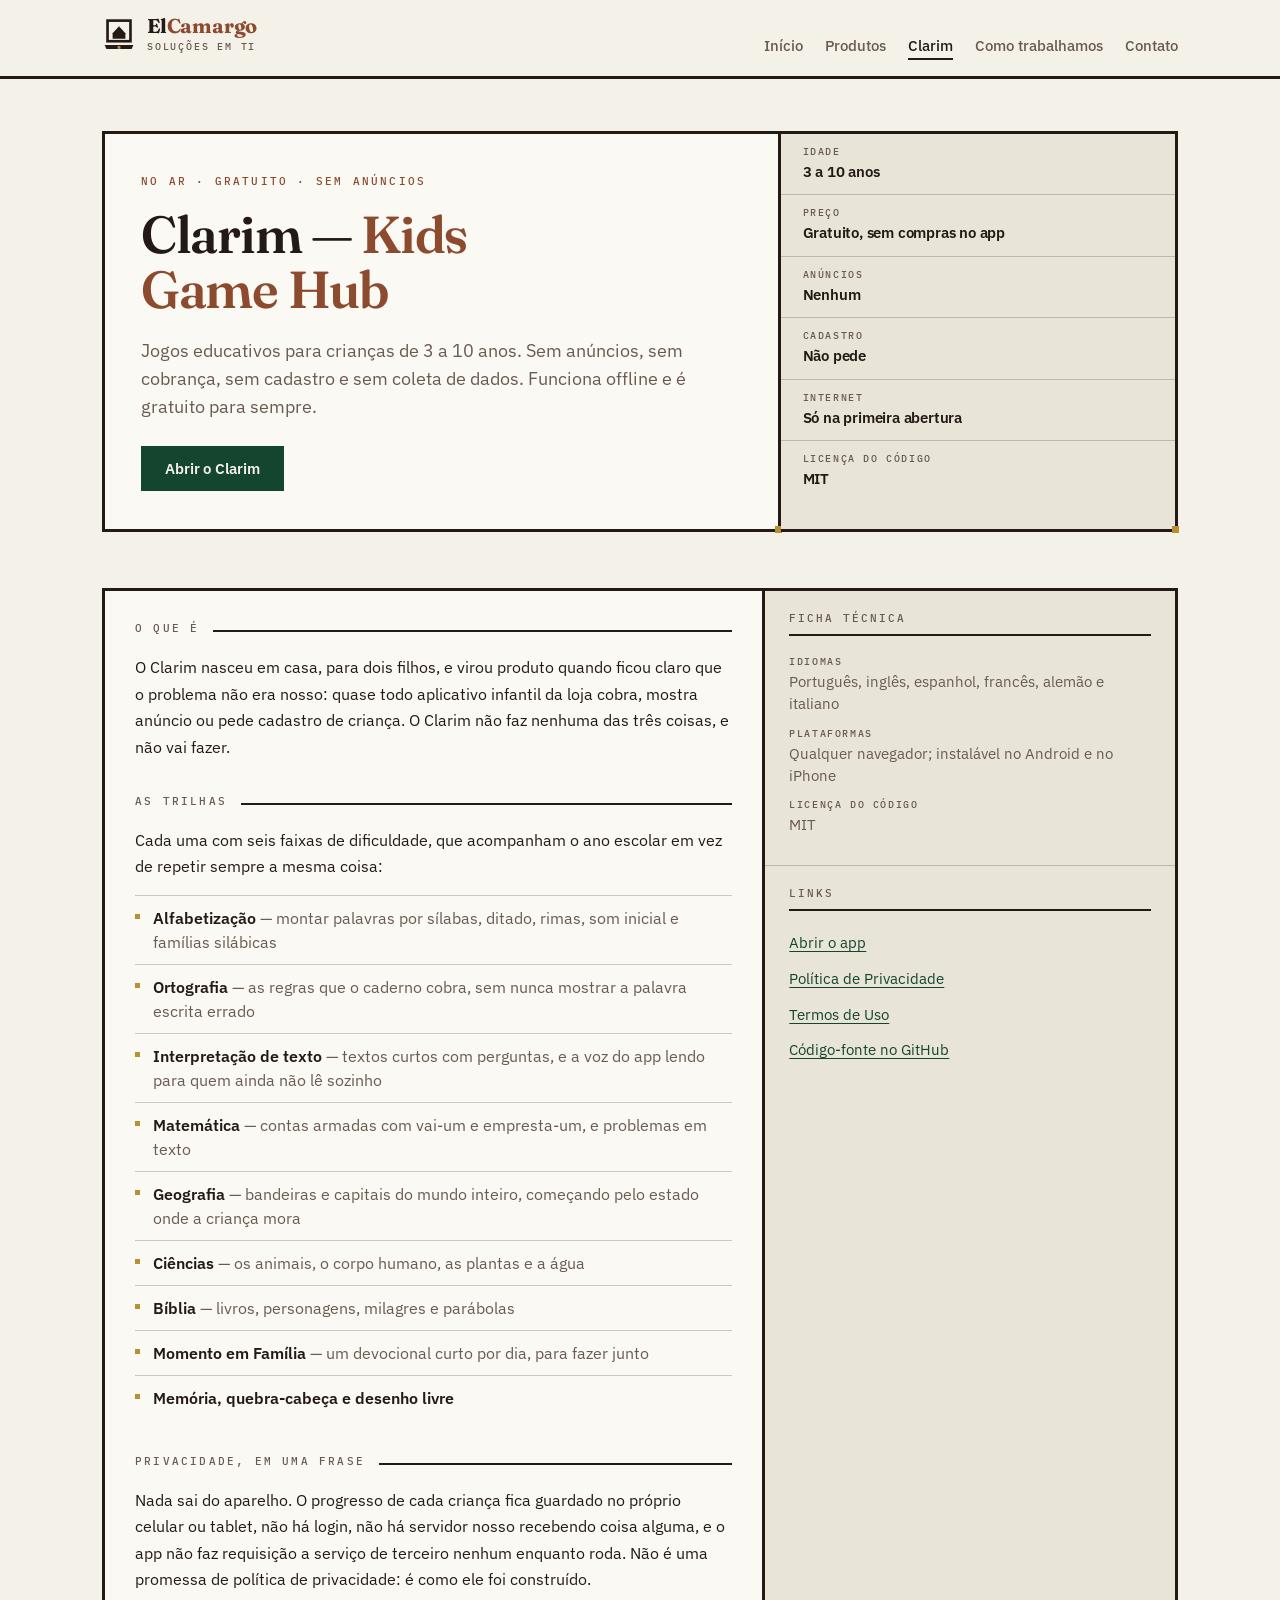
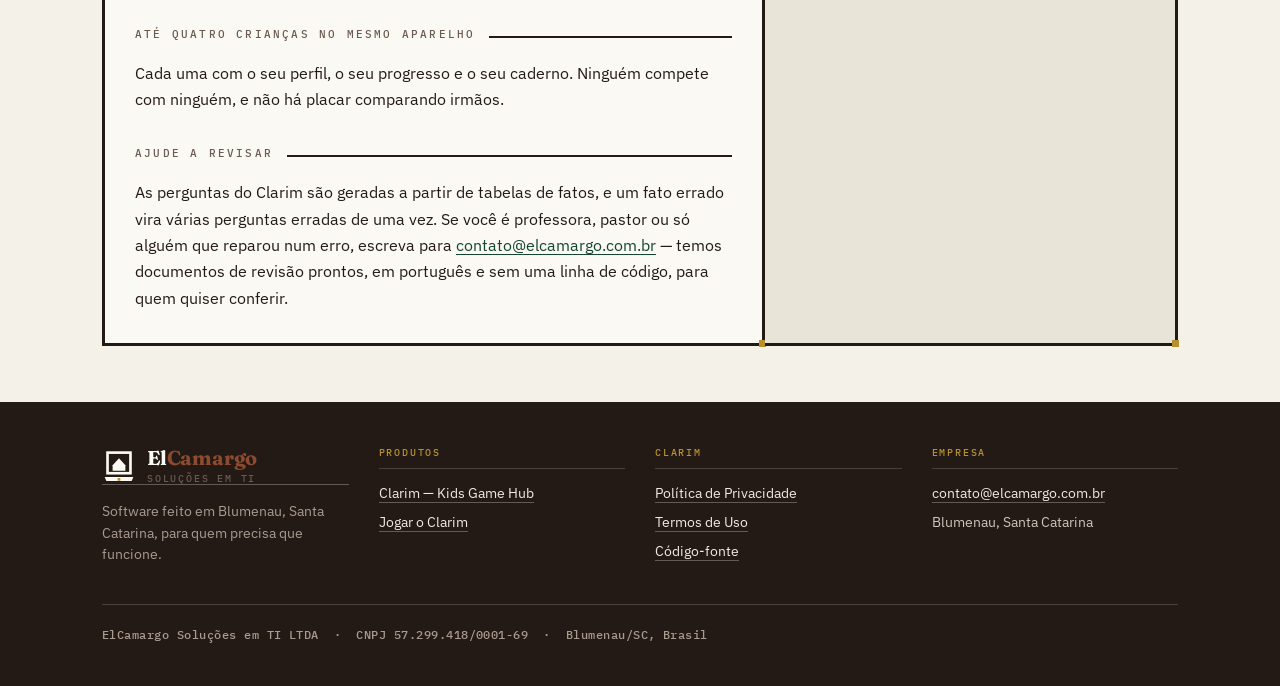
==== clarim.html @ c3281212 "O produto agora se chama Clarim Lumus estava registrada e em vigor na classe 9 pela LUMUS LTD, marca" ====
<!doctype html>
<html lang="pt-BR">
<head>
<meta charset="utf-8">
<meta name="viewport" content="width=device-width, initial-scale=1">
<title>Clarim — Kids Game Hub | ElCamargo Soluções em TI</title>
<meta name="description" content="Clarim é um hub de jogos educativos para crianças de 3 a 10 anos: alfabetização, contas, geografia, ciências e Bíblia. Sem anúncios, sem cadastro, sem coleta de dados, e funciona offline.">
<meta name="author" content="ElCamargo Soluções em TI LTDA">
<link rel="canonical" href="https://elcamargo.com.br/clarim.html">
<meta name="theme-color" content="#F4F1E9" media="(prefers-color-scheme: light)">
<meta name="theme-color" content="#16110E" media="(prefers-color-scheme: dark)">
<link rel="icon" href="data:image/svg+xml,%3Csvg%20xmlns='http://www.w3.org/2000/svg'%20viewBox='0%200%2064%2064'%3E%3Crect%20width='64'%20height='64'%20fill='%23241A15'/%3E%3Cpath%20d='M5%2052.8h54l-3.2%207.4H8.2z'%20fill='%23F4F1E9'/%3E%3Crect%20x='10.4'%20y='6.8'%20width='43.2'%20height='38.8'%20fill='none'%20stroke='%23F4F1E9'%20stroke-width='5'/%3E%3Cpath%20d='M20%2030.8%2032%2017.2l12%2013.6v10H20z'%20fill='%23F4F1E9'/%3E%3Crect%20x='29.4'%20y='54.6'%20width='5.2'%20height='5.2'%20fill='%23B8912F'/%3E%3C/svg%3E">
<link rel="preload" href="fontes/fraunces-latin.woff2" as="font" type="font/woff2" crossorigin>
<link rel="preload" href="fontes/plex-sans-latin.woff2" as="font" type="font/woff2" crossorigin>
<link rel="stylesheet" href="style.css">
</head>
<body>

<header class="topo">
  <div class="limite">
    <a class="marca" href="./">
      <svg class="simbolo" viewBox="0 0 32 32" aria-hidden="true" focusable="false">
        <path d="M2.5 26.4h27l-1.6 3.7H4.1z" fill="currentColor"/>
        <rect x="5.2" y="3.4" width="21.6" height="19.4" fill="none" stroke="currentColor" stroke-width="2.5"/>
        <path d="M10 15.4 16 8.6l6 6.8v5H10z" fill="currentColor"/>
        <rect x="14.7" y="27.3" width="2.6" height="2.6" fill="#B8912F"/>
      </svg>
      <span class="nome">El<em>Camargo</em><span class="sub">Soluções em TI</span></span>
    </a>
    <nav class="menu" aria-label="Principal">
      <a href="./">Início</a>
      <a href="./#produtos">Produtos</a>
      <a href="clarim.html" aria-current="page">Clarim</a>
      <a href="./#como">Como trabalhamos</a>
      <a href="./#contato">Contato</a>
    </nav>
  </div>
</header>

<main>

<div class="abertura">
  <div class="limite">
    <div class="gaiola">

      <div class="painel-tese">
        <div class="rubrica">No ar · gratuito · sem anúncios</div>
        <h1>Clarim — <b>Kids Game Hub</b></h1>
        <p class="linha-fina">Jogos educativos para crianças de 3 a 10 anos. Sem
        anúncios, sem cobrança, sem cadastro e sem coleta de dados. Funciona
        offline e é gratuito para sempre.</p>
        <p style="margin-top:26px">
          <!-- Enquanto clarim.elcamargo.com.br não responde, o botão vai para
               onde o app está. Ver o comentário no index.html. -->
          <a class="botao" href="https://elcamargo.github.io/KidsGameHub/">Abrir o Clarim</a>
        </p>
      </div>

      <div class="estrutura">
        <div class="placa" style="border-top:0">
          <dl>
            <div><dt>Idade</dt><dd>3 a 10 anos</dd></div>
            <div><dt>Preço</dt><dd>Gratuito, sem compras no app</dd></div>
            <div><dt>Anúncios</dt><dd>Nenhum</dd></div>
            <div><dt>Cadastro</dt><dd>Não pede</dd></div>
            <div><dt>Internet</dt><dd>Só na primeira abertura</dd></div>
            <div><dt>Licença do código</dt><dd>MIT</dd></div>
          </dl>
        </div>
      </div>

    </div>
  </div>
</div>

<section>
  <div class="limite">
    <div class="gaiola ficha">

      <div class="corpo-texto">
        <h2 class="rotulo">O que é</h2>
        <p>O Clarim nasceu em casa, para dois filhos, e virou produto quando ficou
        claro que o problema não era nosso: quase todo aplicativo infantil da loja
        cobra, mostra anúncio ou pede cadastro de criança. O Clarim não faz nenhuma
        das três coisas, e não vai fazer.</p>

        <h2 class="rotulo">As trilhas</h2>
        <p>Cada uma com seis faixas de dificuldade, que acompanham o ano escolar
        em vez de repetir sempre a mesma coisa:</p>

        <ul class="trilhas">
          <li><strong>Alfabetização</strong> — montar palavras por sílabas, ditado,
            rimas, som inicial e famílias silábicas</li>
          <li><strong>Ortografia</strong> — as regras que o caderno cobra, sem nunca
            mostrar a palavra escrita errado</li>
          <li><strong>Interpretação de texto</strong> — textos curtos com perguntas,
            e a voz do app lendo para quem ainda não lê sozinho</li>
          <li><strong>Matemática</strong> — contas armadas com vai-um e empresta-um,
            e problemas em texto</li>
          <li><strong>Geografia</strong> — bandeiras e capitais do mundo inteiro,
            começando pelo estado onde a criança mora</li>
          <li><strong>Ciências</strong> — os animais, o corpo humano, as plantas e a água</li>
          <li><strong>Bíblia</strong> — livros, personagens, milagres e parábolas</li>
          <li><strong>Momento em Família</strong> — um devocional curto por dia, para fazer junto</li>
          <li><strong>Memória, quebra-cabeça e desenho livre</strong></li>
        </ul>

        <h2 class="rotulo">Privacidade, em uma frase</h2>
        <p>Nada sai do aparelho. O progresso de cada criança fica guardado no
        próprio celular ou tablet, não há login, não há servidor nosso recebendo
        coisa alguma, e o app não faz requisição a serviço de terceiro nenhum
        enquanto roda. Não é uma promessa de política de privacidade: é como ele
        foi construído.</p>

        <h2 class="rotulo">Até quatro crianças no mesmo aparelho</h2>
        <p>Cada uma com o seu perfil, o seu progresso e o seu caderno. Ninguém
        compete com ninguém, e não há placar comparando irmãos.</p>

        <h2 class="rotulo">Ajude a revisar</h2>
        <p>As perguntas do Clarim são geradas a partir de tabelas de fatos, e um
        fato errado vira várias perguntas erradas de uma vez. Se você é
        professora, pastor ou só alguém que reparou num erro, escreva para
        <a href="mailto:contato@elcamargo.com.br">contato@elcamargo.com.br</a> —
        temos documentos de revisão prontos, em português e sem uma linha de
        código, para quem quiser conferir.</p>
      </div>

      <aside>
        <div class="bloco">
          <h3>Ficha técnica</h3>
          <ul>
            <li><strong>Idiomas</strong>
              <span>Português, inglês, espanhol, francês, alemão e italiano</span></li>
            <li><strong>Plataformas</strong>
              <span>Qualquer navegador; instalável no Android e no iPhone</span></li>
            <li><strong>Licença do código</strong>
              <span>MIT</span></li>
          </ul>
        </div>

        <div class="bloco">
          <h3>Links</h3>
          <ul>
            <li><a href="https://elcamargo.github.io/KidsGameHub/">Abrir o app</a></li>
            <li><a href="https://elcamargo.github.io/KidsGameHub/privacidade.html">Política de Privacidade</a></li>
            <li><a href="https://elcamargo.github.io/KidsGameHub/termos.html">Termos de Uso</a></li>
            <li><a href="https://github.com/ElCamargo/KidsGameHub">Código-fonte no GitHub</a></li>
          </ul>
        </div>
      </aside>

    </div>
  </div>
</section>

</main>

<footer class="rodape">
  <div class="limite">
    <div class="colunas">

      <div class="assinatura">
        <a class="marca" href="./">
      <svg class="simbolo" viewBox="0 0 32 32" aria-hidden="true" focusable="false">
        <path d="M2.5 26.4h27l-1.6 3.7H4.1z" fill="currentColor"/>
        <rect x="5.2" y="3.4" width="21.6" height="19.4" fill="none" stroke="currentColor" stroke-width="2.5"/>
        <path d="M10 15.4 16 8.6l6 6.8v5H10z" fill="currentColor"/>
        <rect x="14.7" y="27.3" width="2.6" height="2.6" fill="#B8912F"/>
      </svg>
      <span class="nome">El<em>Camargo</em><span class="sub">Soluções em TI</span></span>
    </a>
        <p>Software feito em Blumenau, Santa Catarina, para quem precisa que
        funcione.</p>
      </div>

      <div>
        <h3>Produtos</h3>
        <ul>
          <li><a href="clarim.html">Clarim — Kids Game Hub</a></li>
          <li><a href="https://elcamargo.github.io/KidsGameHub/">Jogar o Clarim</a></li>
        </ul>
      </div>

      <div>
        <h3>Clarim</h3>
        <ul>
          <li><a href="https://elcamargo.github.io/KidsGameHub/privacidade.html">Política de Privacidade</a></li>
          <li><a href="https://elcamargo.github.io/KidsGameHub/termos.html">Termos de Uso</a></li>
          <li><a href="https://github.com/ElCamargo/KidsGameHub">Código-fonte</a></li>
        </ul>
      </div>

      <div>
        <h3>Empresa</h3>
        <ul>
          <li><a href="mailto:contato@elcamargo.com.br">contato@elcamargo.com.br</a></li>
          <li>Blumenau, Santa Catarina</li>
        </ul>
      </div>

    </div>
    <div class="legal">
      <p>ElCamargo Soluções em TI LTDA &nbsp;·&nbsp; CNPJ 57.299.418/0001-69 &nbsp;·&nbsp; Blumenau/SC, Brasil</p>
    </div>
  </div>
</footer>

</body>
</html>
---- style.css ----
/**
 * ElCamargo Soluções em TI — a folha de estilo do site
 *
 * Uma folha só, sem build, sem framework e sem nenhuma requisição externa:
 * nem fonte do Google, nem ícone de CDN, nem script de terceiro. É a mesma
 * regra que os nossos produtos seguem, e não faria sentido o site que fala
 * deles não seguir também. As fontes moram em `fontes/` — ver o LEIA-ME de lá.
 *
 * O DESENHO: enxaimel. Blumenau é cidade de casa enxaimel, e enxaimel é
 * estrutura à vista — a viga aparece, a junta aparece, nada se esconde atrás
 * de reboco. É a mesma coisa que a empresa diz fazer com as decisões. Então a
 * grade do site é gaiola de viga compartilhada, a junta ganha cavilha, e a
 * abertura tem uma empena desenhada inteira em geometria CSS.
 *
 * Duas vozes tipográficas: a serifada (Fraunces) para o institucional, a
 * sem-serifa (IBM Plex Sans) para ler, e a monoespaçada (IBM Plex Mono) para o
 * que é REGISTRO — rótulo, CNPJ, estado do produto. Empresa que anota decisão
 * em repositório fala nessa terceira voz.
 */

/* ---------- as fontes, servidas daqui ----------
   `latin` cobre U+0000-00FF, onde estão todos os acentos do português.
   Fraunces e Plex Sans são variáveis: um arquivo para toda a faixa de peso. */
@font-face {
  font-family: "Fraunces";
  src: url("fontes/fraunces-latin.woff2") format("woff2");
  font-weight: 400 700; font-style: normal; font-display: swap;
  unicode-range: U+0000-00FF, U+0131, U+0152-0153, U+02BB-02BC, U+02C6, U+02DA, U+02DC, U+0304, U+0308, U+0329, U+2000-206F, U+20AC, U+2122, U+2191, U+2193, U+2212, U+2215, U+FEFF, U+FFFD;
}
@font-face {
  font-family: "IBM Plex Sans";
  src: url("fontes/plex-sans-latin.woff2") format("woff2");
  font-weight: 400 600; font-style: normal; font-display: swap;
  unicode-range: U+0000-00FF, U+0131, U+0152-0153, U+02BB-02BC, U+02C6, U+02DA, U+02DC, U+0304, U+0308, U+0329, U+2000-206F, U+20AC, U+2122, U+2191, U+2193, U+2212, U+2215, U+FEFF, U+FFFD;
}
/* Só o peso 500 da monoespaçada: é o único que a folha usa. O 600 foi baixado
   junto e apagado depois — 15 KB que nenhuma regra pedia. */
@font-face {
  font-family: "IBM Plex Mono";
  src: url("fontes/plex-mono-500-latin.woff2") format("woff2");
  font-weight: 500; font-style: normal; font-display: swap;
  unicode-range: U+0000-00FF, U+0131, U+0152-0153, U+02BB-02BC, U+02C6, U+02DA, U+02DC, U+0304, U+0308, U+0329, U+2000-206F, U+20AC, U+2122, U+2191, U+2193, U+2212, U+2215, U+FEFF, U+FFFD;
}

:root {
  --viga:        #241A15;   /* a madeira: marrom quase preto */
  --terracota:   #8C4A2F;   /* a mesma madeira um tom acima, e o tijolo */
  --parede:      #F4F1E9;   /* reboco colonial: o fundo das seções */
  --parede-cova: #E9E4D8;   /* o painel que afunda */
  --painel:      #FBF9F4;   /* o claro de dentro dos cards e do enchimento */
  --tinta:       #241A15;
  --tinta-fraca: #6A5A50;
  --mata:        #14452F;   /* verde escuro: links e ação */
  --ouro:        #B8912F;   /* dourado fosco: cavilha, hover, detalhe */
  --linha:       rgba(36, 26, 21, .22);

  /* O botão tem tokens próprios porque no escuro ele INVERTE. */
  --botao-fundo: #14452F;
  --botao-tinta: #F4F1E9;
  --botao-hover: #B8912F;
  --botao-hover-tinta: #241A15;

  --serif: "Fraunces", "Iowan Old Style", Georgia, "Times New Roman", serif;
  --sans:  "IBM Plex Sans", system-ui, -apple-system, "Segoe UI", Roboto, sans-serif;
  --mono:  "IBM Plex Mono", ui-monospace, "Cascadia Mono", Consolas, monospace;

  --largura: 1120px;
  color-scheme: light;
}

/* No escuro a lógica é a mesma, invertida: enchimento escuro, viga clara.
   ATENÇÃO: --parede-cova precisa ficar MAIS CLARO que --painel aqui, porque é
   o fundo contra o qual a silhueta da empena aparece. Com os dois iguais, o
   recorte da casa existe e não se vê. */
@media (prefers-color-scheme: dark) {
  :root {
    --viga:        #4A3A31;
    --terracota:   #B4664A;
    --parede:      #16110E;
    --parede-cova: #2A211C;
    --painel:      #1B1512;
    --tinta:       #EFEAE1;
    --tinta-fraca: #A99B90;
    --mata:        #5FBF8E;
    --ouro:        #D9AE4E;
    --linha:       rgba(239, 234, 225, .22);
    --botao-fundo: #EFEAE1;
    --botao-tinta: #16110E;
    --botao-hover: #D9AE4E;
    --botao-hover-tinta: #16110E;
    color-scheme: dark;
  }
}

* { box-sizing: border-box; }

html { scroll-behavior: smooth; }
@media (prefers-reduced-motion: reduce) { html { scroll-behavior: auto; } }

body {
  margin: 0;
  background: var(--parede);
  color: var(--tinta);
  font: 400 16.5px/1.65 var(--sans);
  -webkit-text-size-adjust: 100%;
  -webkit-font-smoothing: antialiased;
}

/* A voz do registro. Rótulo, data, CNPJ, estado — nunca texto corrido, senão
   deixa de significar "isto está anotado". */
.registro {
  font: 500 12px/1 var(--mono);
  letter-spacing: .16em; text-transform: uppercase;
  color: var(--tinta-fraca);
}

.limite { max-width: var(--largura); margin: 0 auto; padding: 0 22px; }

/* ---------- A GAIOLA ----------
   A viga compartilhada: a moldura desenha topo e esquerda, cada painel desenha
   direita e baixo. As linhas SOMAM em vez de dobrar e o canto fecha de verdade.
   É o que separa "estrutura" de "cartõezinhos com borda". */
.gaiola {
  display: grid;
  border-top: 3px solid var(--viga);
  border-left: 3px solid var(--viga);
  background: var(--painel);
}
.gaiola > * {
  border-right: 3px solid var(--viga);
  border-bottom: 3px solid var(--viga);
  padding: 30px 28px;
  min-width: 0;
  position: relative;
}

/* A CAVILHA: um quadrado dourado na junta. Na casa é o pino de madeira que
   trava a viga; na placa de circuito é o pad de solda. O mesmo desenho lê como
   as duas coisas — e é ele que faz a grade parecer construída. */
.gaiola > *::after {
  content: "";
  position: absolute; right: -4px; bottom: -4px;
  width: 7px; height: 7px; background: var(--ouro);
}

/* ---------- A EMPENA ----------
   A casa, desenhada só com geometria: nenhuma imagem, nenhum direito autoral
   de terceiro. O que faz reconhecer enxaimel são quatro coisas, e todas estão
   aqui: viga GROSSA e escura contra enchimento claro; vão IRREGULAR, com a
   escora em alguns vãos e não em todos; a empena triangular, que é a silhueta;
   e o enchimento de tijolo em parte dos vãos. */
.empena {
  position: relative;
  aspect-ratio: 1 / 1.08;
  background: var(--painel);
  clip-path: polygon(50% 0, 100% 40%, 100% 100%, 0 100%, 0 40%);
}

/* CUIDADO com o sentido do gradiente, que é contraintuitivo: `to top right`
   aponta o EIXO para o canto superior direito, e as faixas saem PERPENDICULARES
   a ele — desenham "\", não "/". Trocar os dois lados põe o telhado de cabeça
   para baixo e o frontão vira uma seta.
       "/"  →  to bottom right      "\"  →  to top right                  */
.frontao { position: absolute; left: 0; right: 0; top: 0; height: 40%; }
.frontao i { position: absolute; display: block; }
.agua-esq { left: 0; width: 50%; top: 0; bottom: 0;
  background: linear-gradient(to bottom right, transparent calc(50% - 5px), var(--viga) calc(50% - 5px), var(--viga) calc(50% + 5px), transparent calc(50% + 5px)); }
.agua-dir { right: 0; width: 50%; top: 0; bottom: 0;
  background: linear-gradient(to top right, transparent calc(50% - 5px), var(--viga) calc(50% - 5px), var(--viga) calc(50% + 5px), transparent calc(50% + 5px)); }
.pendural { left: calc(50% - 2px); width: 4px; top: 34%; bottom: 0; background: var(--viga); }
.nivel    { left: 16%; right: 16%; top: 62%; height: 4px; background: var(--viga); }

/* A borda externa vai AQUI, e não em .empena: `clip-path` recorta a borda do
   elemento junto com ele, então contorno posto na empena simplesmente some.
   O .corpo está inteiro dentro do recorte, então os esteios de canto e o
   baldrame sobrevivem — sem eles a casa ficava com as paredes sem madeira. */
.corpo {
  position: absolute; left: 0; right: 0; top: 40%; bottom: 0;
  display: grid; grid-template-columns: 1fr 1.15fr 1fr; grid-template-rows: 1fr 1fr;
  border: 5px solid var(--viga);
}
.corpo i { display: block; position: relative;
  border-right: 4px solid var(--viga); border-bottom: 4px solid var(--viga); }
.corpo i:nth-child(3n) { border-right: 0; }
.corpo i:nth-last-child(-n+3) { border-bottom: 0; }

/* A mão-francesa: em dois vãos só, e as duas subindo para o meio — a figura do
   "homem". É a irregularidade que faz parecer construído, não gerado. */
.sobe  { background-image: linear-gradient(to bottom right, transparent calc(50% - 2px), var(--viga) calc(50% - 2px), var(--viga) calc(50% + 2px), transparent calc(50% + 2px)); }
.desce { background-image: linear-gradient(to top right,    transparent calc(50% - 2px), var(--viga) calc(50% - 2px), var(--viga) calc(50% + 2px), transparent calc(50% + 2px)); }

/* O tijolo. A junta ficou a prumo em vez de amarrada: é simplificação
   consciente — nesta escala não se distingue, e amarrar custa quatro camadas. */
.tijolo {
  background-color: var(--terracota);
  background-image:
    repeating-linear-gradient(0deg,  var(--parede-cova) 0 2px, transparent 2px 15px),
    repeating-linear-gradient(90deg, var(--parede-cova) 0 2px, transparent 2px 30px);
}
.janela::after {
  content: ""; position: absolute; left: 24%; right: 24%; top: 22%; bottom: 22%;
  background: var(--viga); border: 3px solid var(--painel);
}

/* O FRECHAL: divisor de seção. Uma viga fina com cavilhas espaçadas. Lê como
   barrote e como barramento. */
.frechal {
  height: 5px;
  background:
    linear-gradient(var(--viga), var(--viga)) left top / 100% 2px no-repeat,
    repeating-linear-gradient(to right, var(--ouro) 0 5px, transparent 5px 60px) left top / 100% 5px no-repeat;
}

/* ---------- o topo ---------- */
header.topo {
  border-bottom: 3px solid var(--viga);
  background: var(--parede);
  position: sticky; top: 0; z-index: 10;
}
.topo .limite {
  display: flex; align-items: baseline; justify-content: space-between;
  gap: 14px 28px; flex-wrap: wrap; padding-top: 16px; padding-bottom: 16px;
}
/* ---------- A LOGOMARCA ----------
   O símbolo é o mesmo desenho da abertura, reduzido até sobreviver a 16 pixels:
   um notebook com a empena na tela. Sobrou o essencial — a base, a moldura da
   tela e o triângulo do frontão cheio (contorno some no tamanho de favicon) —
   mais a cavilha dourada, que é o detalhe que aparece em todo o site.
   Fica em `currentColor`, então serve em qualquer fundo sem duplicar arquivo. */
.marca { display: flex; align-items: center; gap: 11px; color: var(--tinta); text-decoration: none; }
.marca .simbolo { flex: none; width: 34px; height: 34px; }
.marca .nome { font: 700 20px/1 var(--serif); letter-spacing: -.2px; }
.marca em { font-style: normal; color: var(--terracota); }
.marca .sub {
  display: block; margin-top: 6px;
  font: 500 10px/1 var(--mono); letter-spacing: .18em; text-transform: uppercase;
  color: var(--tinta-fraca);
}
nav.menu { display: flex; gap: 22px; flex-wrap: wrap; }
nav.menu a {
  font: 500 14.5px/1 var(--sans); color: var(--tinta-fraca);
  text-decoration: none; padding-bottom: 4px; border-bottom: 2px solid transparent;
}
nav.menu a:hover, nav.menu a:focus-visible { color: var(--tinta); border-bottom-color: var(--ouro); }
nav.menu a[aria-current="page"] { color: var(--tinta); border-bottom-color: var(--viga); }

/* ---------- a abertura ---------- */
.abertura { padding: 52px 0 0; }
.abertura .gaiola { grid-template-columns: 1fr; }
@media (min-width: 900px) { .abertura .gaiola { grid-template-columns: 1.7fr 1fr; } }

.painel-tese { padding: 42px 36px 38px; }
.rubrica {
  font: 500 11px/1 var(--mono); letter-spacing: .2em; text-transform: uppercase;
  color: var(--terracota); margin-bottom: 20px;
}
.abertura h1 {
  font: 600 clamp(32px, 5.2vw, 52px)/1.06 var(--serif);
  letter-spacing: -1.3px; margin: 0 0 20px; max-width: 15ch; text-wrap: balance;
}
.abertura h1 b { font-weight: 600; color: var(--terracota); }
.abertura p.linha-fina {
  font: 400 18px/1.55 var(--sans); color: var(--tinta-fraca);
  margin: 0; max-width: 50ch;
}

/* ---------- O NOTEBOOK ----------
   A casa sozinha dizia "Blumenau" e não dizia "software". Dentro da tela de um
   notebook ela diz as duas coisas na mesma imagem, que é o que a empresa é: o
   lugar, feito programa. Tudo geometria — nenhuma imagem. */
.estrutura { background: var(--parede-cova); padding: 0; }
.notebook { margin: 26px 26px 22px; }

.tela {
  border: 5px solid var(--viga);
  background: var(--painel);
  aspect-ratio: 16 / 10;
  display: grid;
  place-items: center;
  padding: 12px;
}
/* A casa é medida pela ALTURA da tela e deixa a largura para o aspect-ratio.
   Medir pela largura fazia a empena estourar por baixo numa tela 16:10. */
.tela .empena { height: 88%; width: auto; margin: 0; }

/* A base é mais larga que a tela — é o que faz o desenho ler como notebook e
   não como moldura de quadro. O recorte dá o leve trapézio da perspectiva. */
.base {
  height: 10px;
  margin: 0 -7%;
  background: var(--viga);
  clip-path: polygon(0 0, 100% 0, 96% 100%, 4% 100%);
  position: relative;
}
/* A dobradiça: um risco claro no meio da base, que é o que o olho procura
   para confirmar que aquilo abre. */
.base::after {
  content: "";
  position: absolute; left: 50%; top: 3px;
  width: 46px; height: 3px; margin-left: -23px;
  background: var(--parede-cova);
}
.placa { border-top: 3px solid var(--viga); }
.placa div { padding: 13px 22px; border-bottom: 1px solid var(--linha); }
.placa div:last-child { border-bottom: 0; }
.placa dl { margin: 0; }
.placa dt { font: 500 10px/1 var(--mono); letter-spacing: .16em; text-transform: uppercase; color: var(--tinta-fraca); }
.placa dd { margin: 5px 0 0; font: 600 15px/1.3 var(--sans); letter-spacing: -.2px; color: var(--tinta); }

/* ---------- seções ---------- */
section { padding: 56px 0; }

.rotulo {
  display: flex; align-items: baseline; gap: 14px; margin: 0 0 20px;
  font: 500 11px/1 var(--mono); letter-spacing: .2em; text-transform: uppercase;
  color: var(--tinta-fraca);
}
.rotulo::after { content: ""; flex: 1; height: 2px; background: var(--viga); }
h2.titulo { font: 600 clamp(25px, 3.3vw, 33px)/1.15 var(--serif); letter-spacing: -.7px; margin: 0 0 10px; max-width: 22ch; }
.chamada { font: 400 17px/1.6 var(--sans); color: var(--tinta-fraca); margin: 0 0 28px; max-width: 64ch; }

p { margin: 0 0 15px; max-width: 68ch; }
p:last-child { margin-bottom: 0; }
a { color: var(--mata); text-underline-offset: 3px; }
a:hover { color: var(--tinta); }

/* ---------- os produtos ---------- */
.produtos { grid-template-columns: 1fr; }
@media (min-width: 760px) { .produtos { grid-template-columns: 1fr 1fr; } }
.produto { display: flex; flex-direction: column; }
.produto h3 { font: 600 22px/1.2 var(--serif); letter-spacing: -.4px; margin: 0 0 10px; }
.produto p { font: 400 15.5px/1.6 var(--sans); color: var(--tinta-fraca); margin: 0 0 18px; flex: 1; max-width: none; }

/* O estado do produto é registro, não enfeite: voz monoespaçada com um
   quadrado de cor à frente. Sem pílula colorida, sem emoji. */
.selo { display: flex; align-items: center; gap: 9px; margin-bottom: 18px;
  font: 500 11px/1 var(--mono); letter-spacing: .18em; text-transform: uppercase; }
.selo::before { content: ""; width: 9px; height: 9px; flex: none; background: currentColor; }
.selo.no-ar { color: var(--mata); }
.selo.fazendo { color: var(--terracota); }

.acoes { display: flex; gap: 12px; flex-wrap: wrap; align-items: center; }

/* ---------- como trabalhamos ---------- */
.valores { grid-template-columns: 1fr; }
@media (min-width: 700px) { .valores { grid-template-columns: 1fr 1fr; } }
.valores h3 { font: 600 19px/1.25 var(--serif); letter-spacing: -.3px; margin: 0 0 9px; }
.valores p { font: 400 15.5px/1.6 var(--sans); color: var(--tinta-fraca); margin: 0; max-width: 46ch; }
.valores .medida {
  display: block; margin-top: 14px; padding-top: 12px; border-top: 1px solid var(--linha);
  font: 500 11px/1.4 var(--mono); letter-spacing: .1em; text-transform: uppercase; color: var(--terracota);
}
/* A MÃO-FRANCESA DE CANTO. Uma escora curta cortando o canto do painel, que é
   onde ela fica numa casa de verdade. Tem 26px e a folga do painel é 28px:
   nunca encosta em letra nenhuma. */
.valores > div::before {
  content: ""; position: absolute; right: 0; top: 0; width: 26px; height: 26px;
  background: linear-gradient(to bottom left, transparent calc(50% - 1.5px), var(--viga) calc(50% - 1.5px), var(--viga) calc(50% + 1.5px), transparent calc(50% + 1.5px));
}

/* ---------- contato ---------- */
.contato { grid-template-columns: 1fr; }
@media (min-width: 760px) { .contato { grid-template-columns: 1fr 1fr; } }
.contato h3 { font: 600 19px/1.25 var(--serif); letter-spacing: -.3px; margin: 0 0 9px; }
.contato p { font: 400 15.5px/1.6 var(--sans); color: var(--tinta-fraca); max-width: none; }
.contato .email { display: inline-block; margin-top: 6px; font: 600 18px/1.3 var(--sans); letter-spacing: -.2px; }

/* ---------- botões ---------- */
.botao {
  display: inline-block; padding: 13px 22px;
  font: 600 15px/1 var(--sans); letter-spacing: -.1px; text-decoration: none;
  background: var(--botao-fundo); color: var(--botao-tinta);
  border: 2px solid var(--botao-fundo);
}
.botao:hover, .botao:focus-visible { background: var(--botao-hover); border-color: var(--botao-hover); color: var(--botao-hover-tinta); }
.botao.vazio { background: transparent; color: var(--tinta); border-color: var(--viga); }
.botao.vazio:hover, .botao.vazio:focus-visible { background: var(--viga); color: var(--parede); border-color: var(--viga); }

/* ---------- a página do produto ---------- */
.ficha { grid-template-columns: 1fr; }
@media (min-width: 880px) { .ficha { grid-template-columns: 1.6fr 1fr; } }
.ficha > .corpo-texto { padding: 32px 30px; }
.ficha > aside { background: var(--parede-cova); padding: 0; }
.ficha aside .bloco { padding: 22px 24px; border-bottom: 1px solid var(--linha); }
.ficha aside .bloco:last-child { border-bottom: 0; }
.ficha aside h3 { font: 500 11px/1 var(--mono); letter-spacing: .18em; text-transform: uppercase;
  color: var(--tinta-fraca); margin: 0 0 14px; padding-bottom: 10px; border-bottom: 2px solid var(--viga); }
.ficha aside ul { list-style: none; margin: 0; padding: 0; }
.ficha aside li { padding: 7px 0; font: 400 14.5px/1.5 var(--sans); }
.ficha aside li strong { display: block; font: 500 10px/1 var(--mono);
  letter-spacing: .16em; text-transform: uppercase; color: var(--tinta-fraca); margin-bottom: 4px; }
.ficha aside li span { color: var(--tinta-fraca); }

.corpo-texto h2.rotulo { margin-top: 36px; }
.corpo-texto h2.rotulo:first-child { margin-top: 0; }
.corpo-texto p { font-size: 16px; }

/* Cada trilha é uma linha do registro, não um marcador de lista. */
ul.trilhas { list-style: none; margin: 0 0 15px; padding: 0; }
ul.trilhas li {
  padding: 10px 0 10px 18px; border-top: 1px solid var(--linha); position: relative;
  font: 400 15.5px/1.55 var(--sans); color: var(--tinta-fraca);
}
ul.trilhas li::before {
  content: ""; position: absolute; left: 0; top: 18px;
  width: 5px; height: 5px; background: var(--ouro);
}
ul.trilhas strong { color: var(--tinta); font-weight: 600; }

/* ---------- o rodapé ---------- */
footer.rodape { background: var(--viga); color: #CFC4BB; padding: 46px 0 40px; }
footer.rodape .colunas {
  display: grid; gap: 30px;
  grid-template-columns: repeat(auto-fit, minmax(200px, 1fr));
}
footer.rodape .assinatura { max-width: 30ch; }
footer.rodape .assinatura .marca, footer.rodape .assinatura .marca:hover { color: #FBF9F4; }
footer.rodape .assinatura p { font: 400 13.5px/1.6 var(--sans); color: #A99B90; margin: 16px 0 0; max-width: none; }
footer.rodape h3 {
  font: 500 10px/1 var(--mono); letter-spacing: .18em; text-transform: uppercase;
  color: var(--ouro); margin: 0 0 14px; padding-bottom: 10px;
  border-bottom: 1px solid rgba(255,255,255,.16);
}
footer.rodape ul { list-style: none; margin: 0; padding: 0; }
footer.rodape li { margin-bottom: 8px; font: 400 14px/1.5 var(--sans); }
footer.rodape a { color: #EFEAE1; text-decoration: none; border-bottom: 1px solid rgba(255,255,255,.28); }
footer.rodape a:hover { color: var(--ouro); border-bottom-color: var(--ouro); }
footer.rodape .legal {
  margin-top: 34px; padding-top: 20px; border-top: 1px solid rgba(255,255,255,.16);
  font: 500 12px/1.7 var(--mono); color: #A99B90; letter-spacing: .04em;
}
footer.rodape .legal p { max-width: none; margin: 0; }

/* No escuro o rodapé não pode ficar mais claro que a página: ele vira o painel
   afundado, e os links deixam de ser brancos sobre marrom. */
@media (prefers-color-scheme: dark) {
  footer.rodape { background: var(--parede-cova); color: var(--tinta-fraca); }
  footer.rodape .assinatura .marca, footer.rodape .assinatura .marca:hover { color: var(--tinta); }
  footer.rodape a { color: var(--tinta); border-bottom-color: var(--viga); }
  footer.rodape a:hover { color: var(--ouro); border-bottom-color: var(--ouro); }
  footer.rodape h3 { border-bottom-color: var(--linha); }
  footer.rodape .legal { border-top-color: var(--linha); }
}

:focus-visible { outline: 3px solid var(--ouro); outline-offset: 2px; }
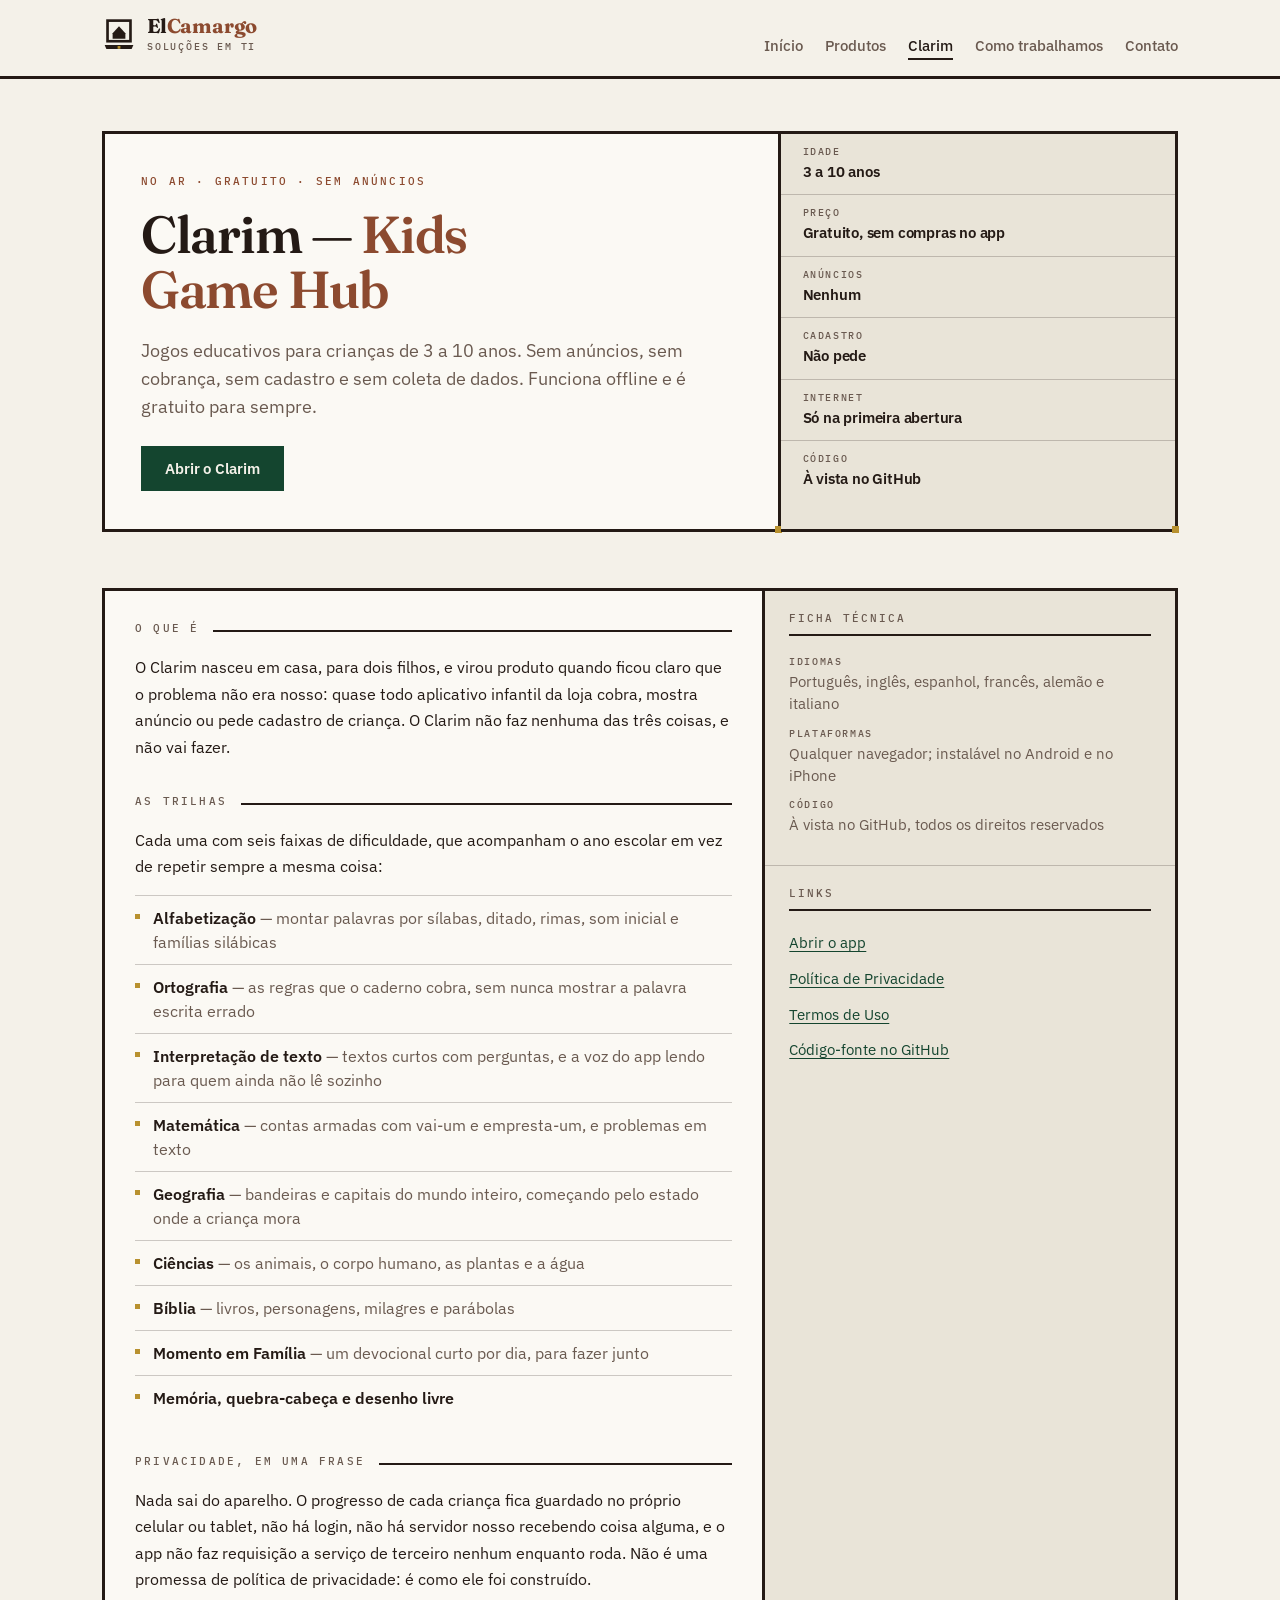
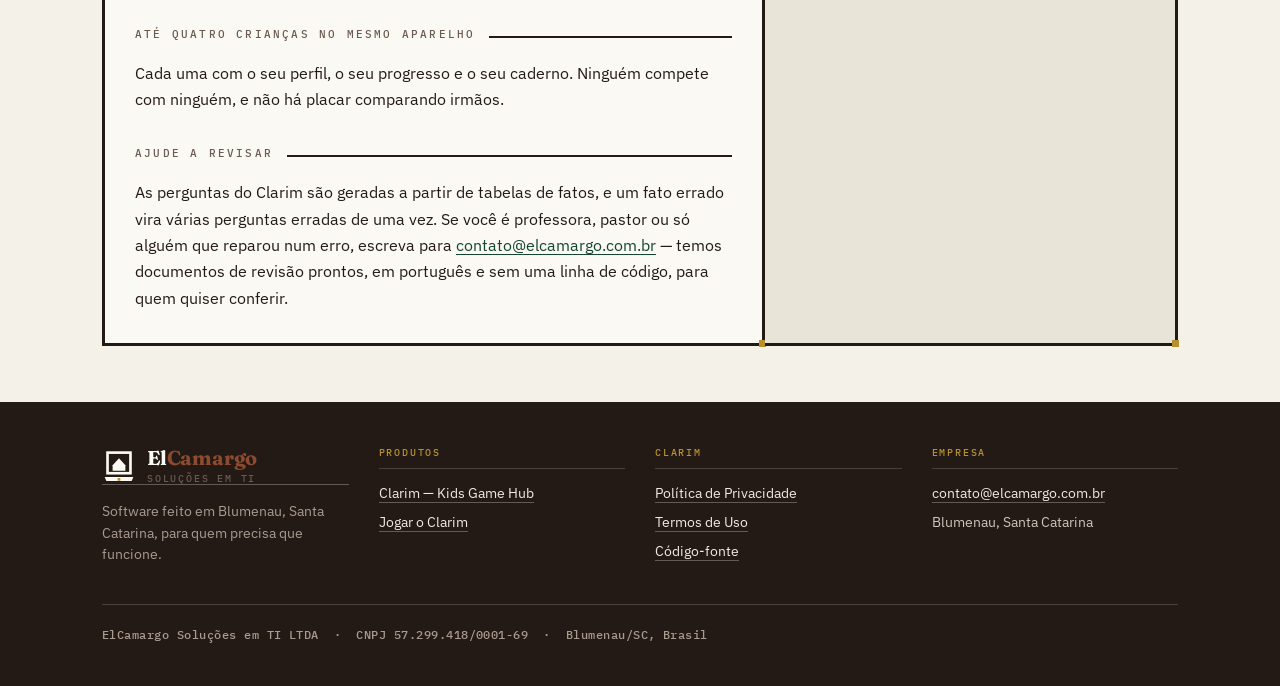
==== commit bd87f133: "O código do Clarim deixa de ser MIT no site O Clarim passou a ter todos os direitos reservados (v1.5" ====
--- a/clarim.html
+++ b/clarim.html
@@ -52,7 +52,7 @@
         <p style="margin-top:26px">
           <!-- Enquanto clarim.elcamargo.com.br não responde, o botão vai para
                onde o app está. Ver o comentário no index.html. -->
-          <a class="botao" href="https://elcamargo.github.io/KidsGameHub/">Abrir o Clarim</a>
+          <a class="botao" href="https://clarim.elcamargo.com.br/">Abrir o Clarim</a>
         </p>
       </div>
 
@@ -64,7 +64,7 @@
             <div><dt>Anúncios</dt><dd>Nenhum</dd></div>
             <div><dt>Cadastro</dt><dd>Não pede</dd></div>
             <div><dt>Internet</dt><dd>Só na primeira abertura</dd></div>
-            <div><dt>Licença do código</dt><dd>MIT</dd></div>
+            <div><dt>Código</dt><dd>À vista no GitHub</dd></div>
           </dl>
         </div>
       </div>
@@ -133,17 +133,17 @@
               <span>Português, inglês, espanhol, francês, alemão e italiano</span></li>
             <li><strong>Plataformas</strong>
               <span>Qualquer navegador; instalável no Android e no iPhone</span></li>
-            <li><strong>Licença do código</strong>
-              <span>MIT</span></li>
+            <li><strong>Código</strong>
+              <span>À vista no GitHub, todos os direitos reservados</span></li>
           </ul>
         </div>
 
         <div class="bloco">
           <h3>Links</h3>
           <ul>
-            <li><a href="https://elcamargo.github.io/KidsGameHub/">Abrir o app</a></li>
-            <li><a href="https://elcamargo.github.io/KidsGameHub/privacidade.html">Política de Privacidade</a></li>
-            <li><a href="https://elcamargo.github.io/KidsGameHub/termos.html">Termos de Uso</a></li>
+            <li><a href="https://clarim.elcamargo.com.br/">Abrir o app</a></li>
+            <li><a href="https://clarim.elcamargo.com.br/privacidade.html">Política de Privacidade</a></li>
+            <li><a href="https://clarim.elcamargo.com.br/termos.html">Termos de Uso</a></li>
             <li><a href="https://github.com/ElCamargo/KidsGameHub">Código-fonte no GitHub</a></li>
           </ul>
         </div>
@@ -177,15 +177,15 @@
         <h3>Produtos</h3>
         <ul>
           <li><a href="clarim.html">Clarim — Kids Game Hub</a></li>
-          <li><a href="https://elcamargo.github.io/KidsGameHub/">Jogar o Clarim</a></li>
+          <li><a href="https://clarim.elcamargo.com.br/">Jogar o Clarim</a></li>
         </ul>
       </div>
 
       <div>
         <h3>Clarim</h3>
         <ul>
-          <li><a href="https://elcamargo.github.io/KidsGameHub/privacidade.html">Política de Privacidade</a></li>
-          <li><a href="https://elcamargo.github.io/KidsGameHub/termos.html">Termos de Uso</a></li>
+          <li><a href="https://clarim.elcamargo.com.br/privacidade.html">Política de Privacidade</a></li>
+          <li><a href="https://clarim.elcamargo.com.br/termos.html">Termos de Uso</a></li>
           <li><a href="https://github.com/ElCamargo/KidsGameHub">Código-fonte</a></li>
         </ul>
       </div>
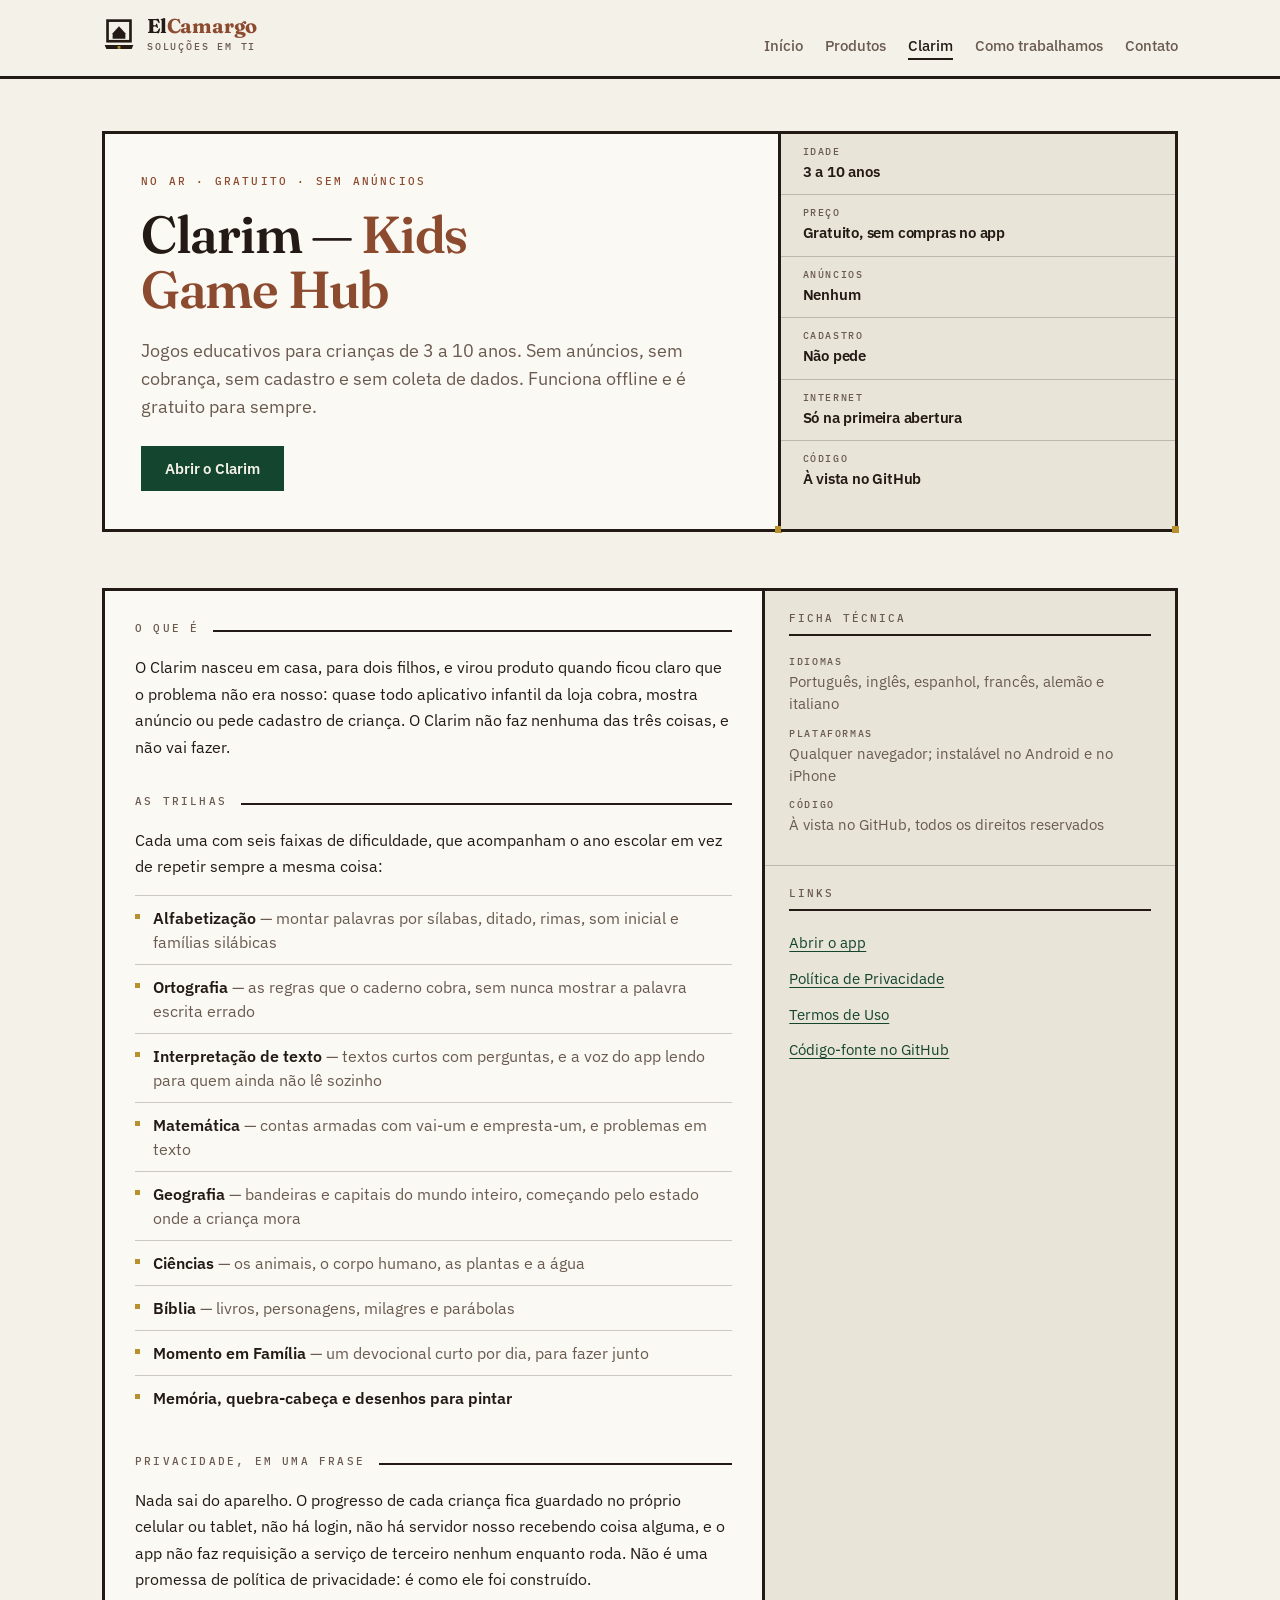
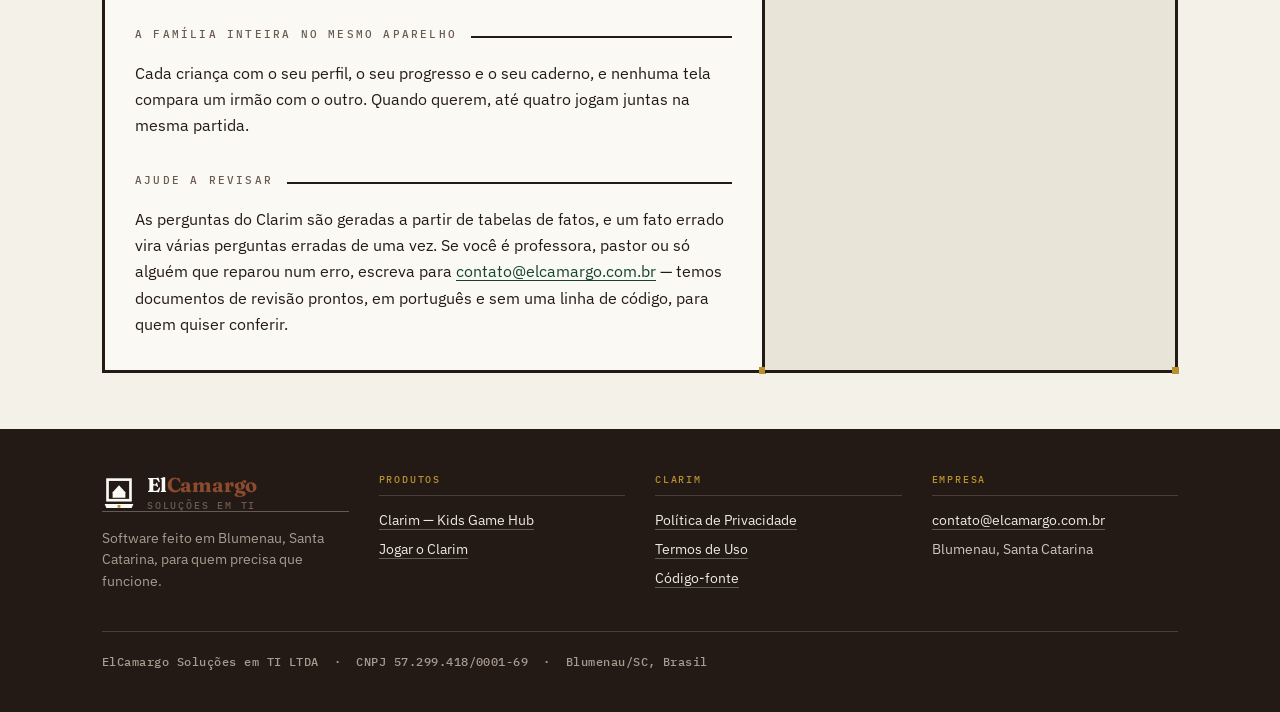
==== commit 2f9bc3ec: "A página do Clarim deixa de prometer o que o app não tem "Desenho livre" não existe: o jogo é Pintar" ====
--- a/clarim.html
+++ b/clarim.html
@@ -102,7 +102,7 @@
           <li><strong>Ciências</strong> — os animais, o corpo humano, as plantas e a água</li>
           <li><strong>Bíblia</strong> — livros, personagens, milagres e parábolas</li>
           <li><strong>Momento em Família</strong> — um devocional curto por dia, para fazer junto</li>
-          <li><strong>Memória, quebra-cabeça e desenho livre</strong></li>
+          <li><strong>Memória, quebra-cabeça e desenhos para pintar</strong></li>
         </ul>
 
         <h2 class="rotulo">Privacidade, em uma frase</h2>
@@ -112,9 +112,10 @@
         enquanto roda. Não é uma promessa de política de privacidade: é como ele
         foi construído.</p>
 
-        <h2 class="rotulo">Até quatro crianças no mesmo aparelho</h2>
-        <p>Cada uma com o seu perfil, o seu progresso e o seu caderno. Ninguém
-        compete com ninguém, e não há placar comparando irmãos.</p>
+        <h2 class="rotulo">A família inteira no mesmo aparelho</h2>
+        <p>Cada criança com o seu perfil, o seu progresso e o seu caderno, e
+        nenhuma tela compara um irmão com o outro. Quando querem, até quatro
+        jogam juntas na mesma partida.</p>
 
         <h2 class="rotulo">Ajude a revisar</h2>
         <p>As perguntas do Clarim são geradas a partir de tabelas de fatos, e um
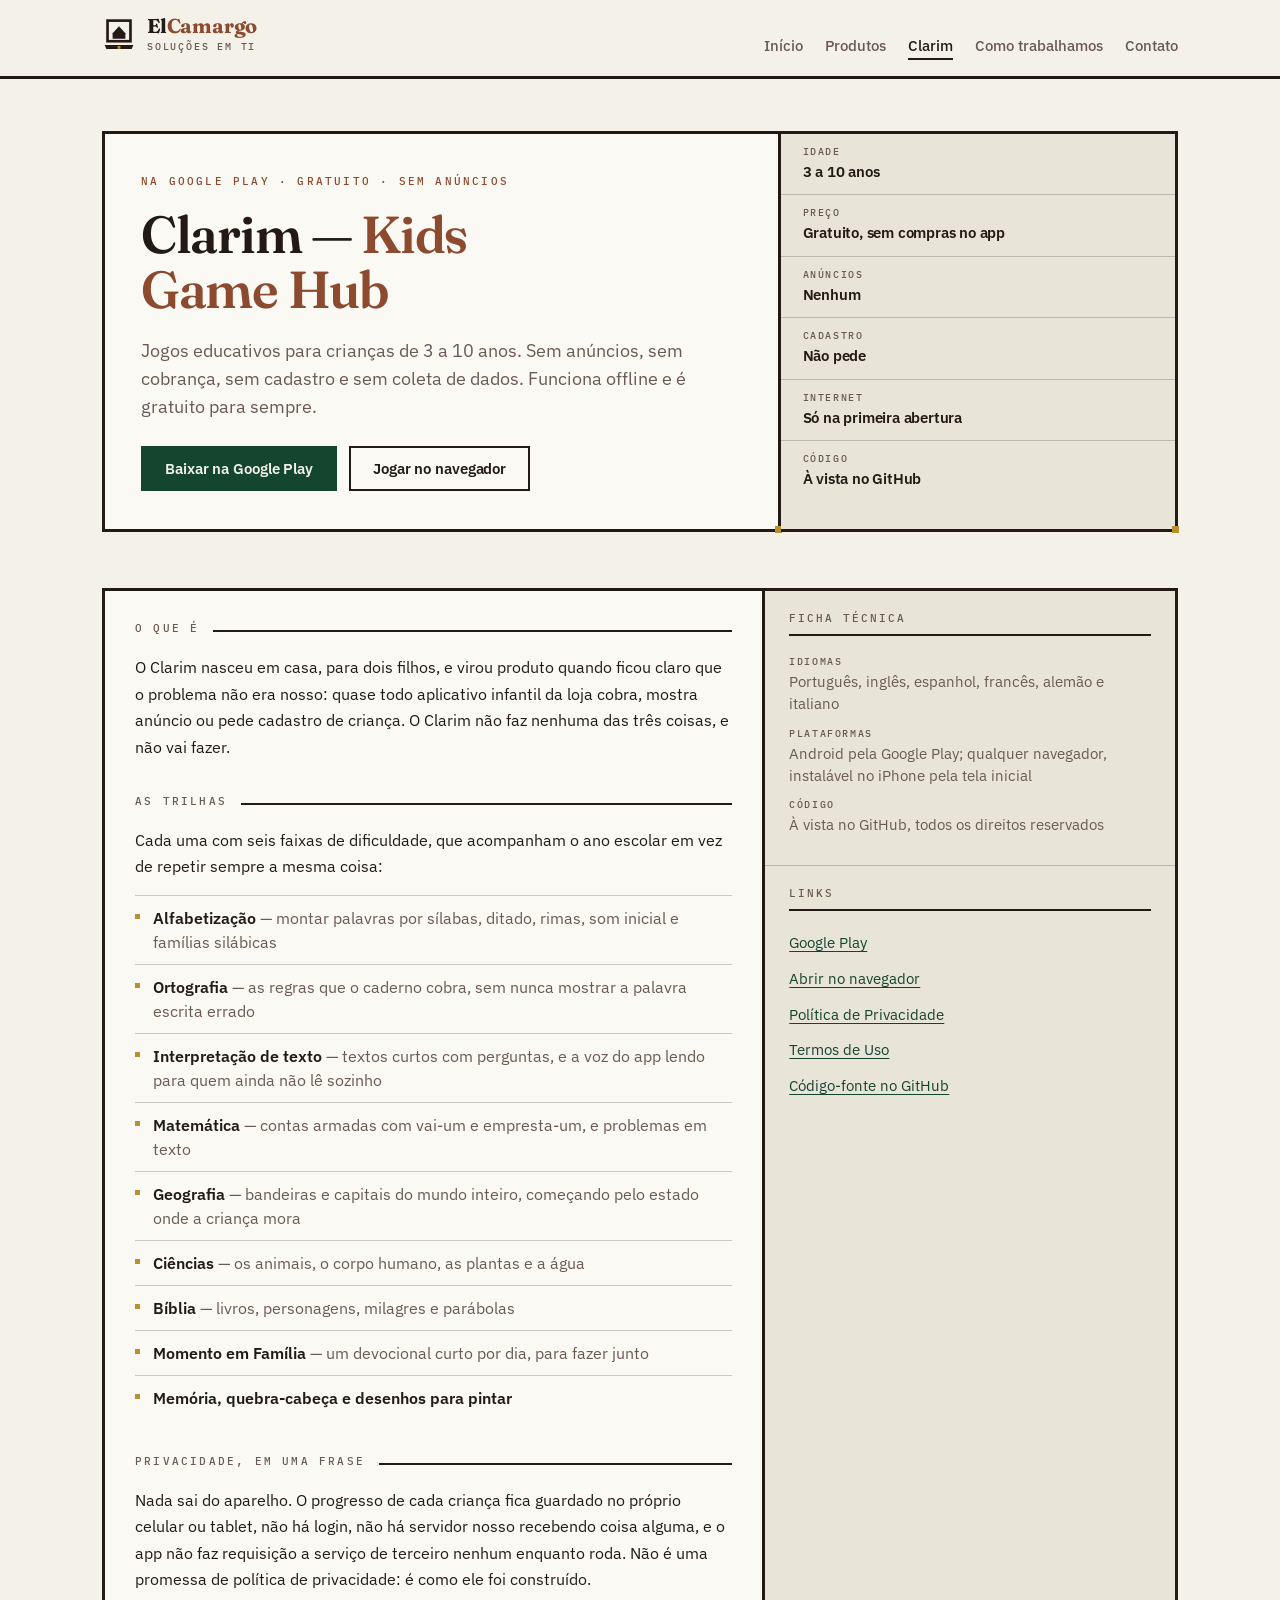
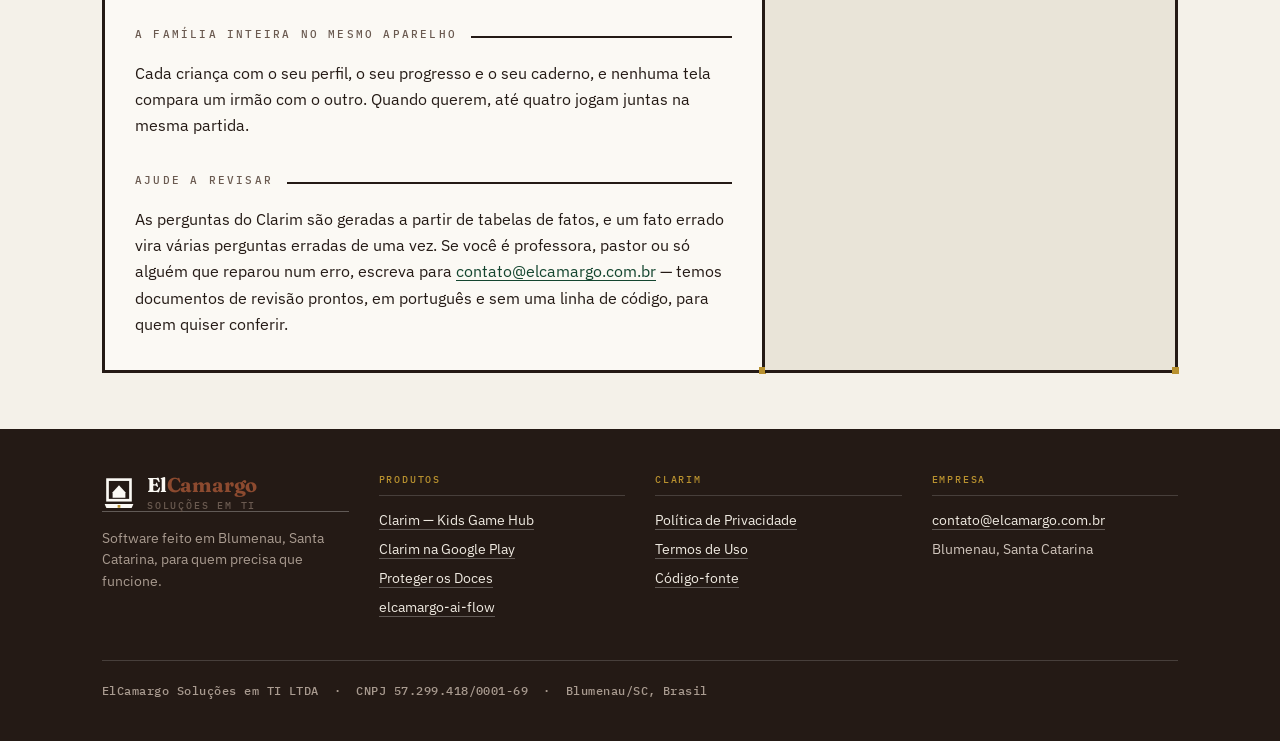
==== commit 1bb4ae5f: "O Clarim aponta para a Google Play e o Proteger os Doces entra no ar O Clarim foi aprovado na loja: " ====
--- a/clarim.html
+++ b/clarim.html
@@ -4,7 +4,7 @@
 <meta charset="utf-8">
 <meta name="viewport" content="width=device-width, initial-scale=1">
 <title>Clarim — Kids Game Hub | ElCamargo Soluções em TI</title>
-<meta name="description" content="Clarim é um hub de jogos educativos para crianças de 3 a 10 anos: alfabetização, contas, geografia, ciências e Bíblia. Sem anúncios, sem cadastro, sem coleta de dados, e funciona offline.">
+<meta name="description" content="Clarim é um hub de jogos educativos para crianças de 3 a 10 anos: alfabetização, contas, geografia, ciências e Bíblia. Sem anúncios, sem cadastro, sem coleta de dados, e funciona offline. Na Google Play e no navegador.">
 <meta name="author" content="ElCamargo Soluções em TI LTDA">
 <link rel="canonical" href="https://elcamargo.com.br/clarim.html">
 <meta name="theme-color" content="#F4F1E9" media="(prefers-color-scheme: light)">
@@ -44,16 +44,15 @@
     <div class="gaiola">
 
       <div class="painel-tese">
-        <div class="rubrica">No ar · gratuito · sem anúncios</div>
+        <div class="rubrica">Na Google Play · gratuito · sem anúncios</div>
         <h1>Clarim — <b>Kids Game Hub</b></h1>
         <p class="linha-fina">Jogos educativos para crianças de 3 a 10 anos. Sem
         anúncios, sem cobrança, sem cadastro e sem coleta de dados. Funciona
         offline e é gratuito para sempre.</p>
-        <p style="margin-top:26px">
-          <!-- Enquanto clarim.elcamargo.com.br não responde, o botão vai para
-               onde o app está. Ver o comentário no index.html. -->
-          <a class="botao" href="https://clarim.elcamargo.com.br/">Abrir o Clarim</a>
-        </p>
+        <div class="acoes" style="margin-top:26px">
+          <a class="botao" href="https://play.google.com/store/apps/details?id=br.com.elcamargo.clarim">Baixar na Google Play</a>
+          <a class="botao vazio" href="https://clarim.elcamargo.com.br/">Jogar no navegador</a>
+        </div>
       </div>
 
       <div class="estrutura">
@@ -133,7 +132,7 @@
             <li><strong>Idiomas</strong>
               <span>Português, inglês, espanhol, francês, alemão e italiano</span></li>
             <li><strong>Plataformas</strong>
-              <span>Qualquer navegador; instalável no Android e no iPhone</span></li>
+              <span>Android pela Google Play; qualquer navegador, instalável no iPhone pela tela inicial</span></li>
             <li><strong>Código</strong>
               <span>À vista no GitHub, todos os direitos reservados</span></li>
           </ul>
@@ -142,7 +141,8 @@
         <div class="bloco">
           <h3>Links</h3>
           <ul>
-            <li><a href="https://clarim.elcamargo.com.br/">Abrir o app</a></li>
+            <li><a href="https://play.google.com/store/apps/details?id=br.com.elcamargo.clarim">Google Play</a></li>
+            <li><a href="https://clarim.elcamargo.com.br/">Abrir no navegador</a></li>
             <li><a href="https://clarim.elcamargo.com.br/privacidade.html">Política de Privacidade</a></li>
             <li><a href="https://clarim.elcamargo.com.br/termos.html">Termos de Uso</a></li>
             <li><a href="https://github.com/ElCamargo/KidsGameHub">Código-fonte no GitHub</a></li>
@@ -178,7 +178,9 @@
         <h3>Produtos</h3>
         <ul>
           <li><a href="clarim.html">Clarim — Kids Game Hub</a></li>
-          <li><a href="https://clarim.elcamargo.com.br/">Jogar o Clarim</a></li>
+          <li><a href="https://play.google.com/store/apps/details?id=br.com.elcamargo.clarim">Clarim na Google Play</a></li>
+          <li><a href="https://protegerosdoces.elcamargo.com.br/">Proteger os Doces</a></li>
+          <li><a href="https://github.com/ElCamargo/elcamargo-ai-flow">elcamargo-ai-flow</a></li>
         </ul>
       </div>
 
